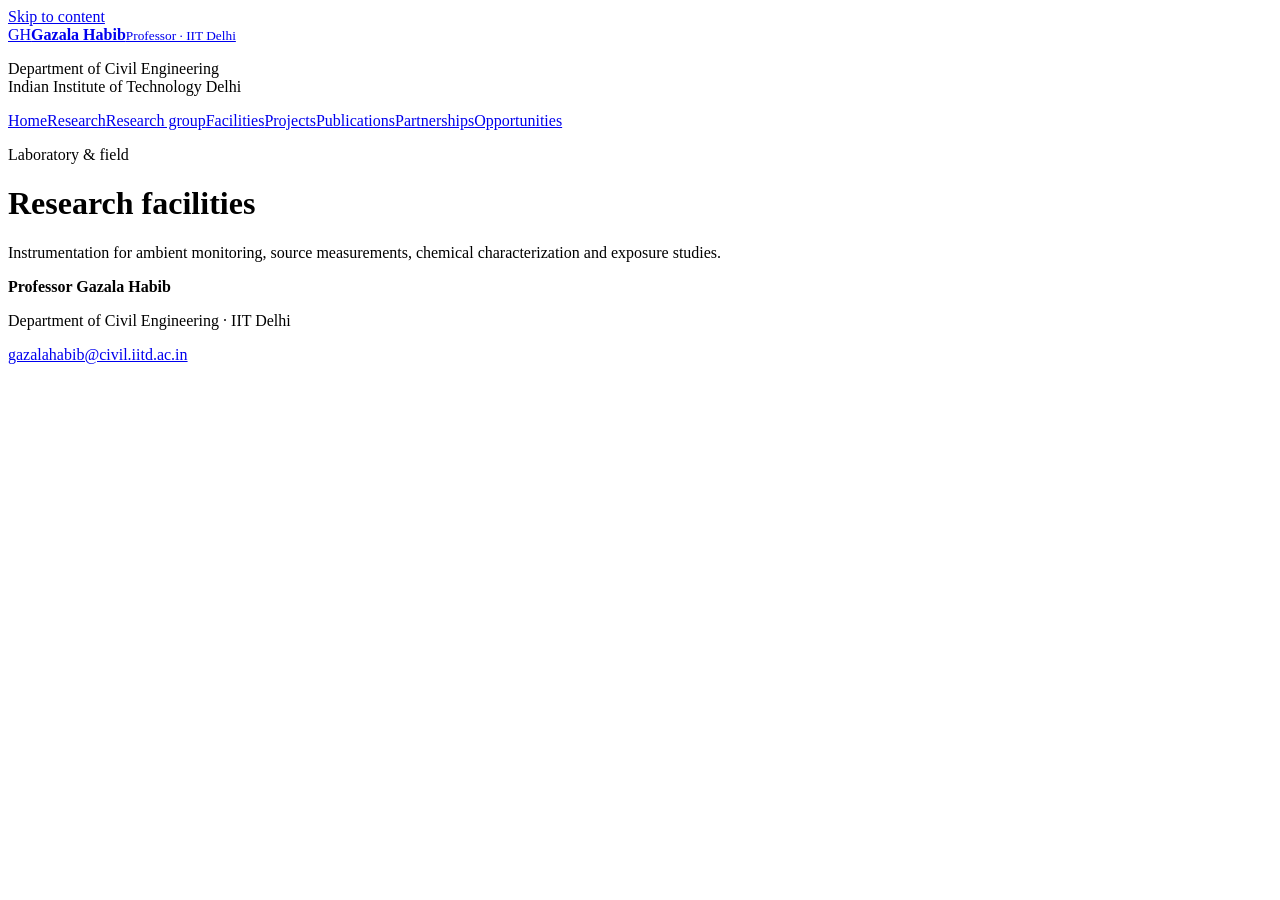
==== facilities.html @ dbd98998 "Add files via upload" ====
<!doctype html>
<html lang="en">
<head>
  <meta charset="utf-8">
  <meta name="viewport" content="width=device-width, initial-scale=1">
  <title>Research facilities | Gazala Habib · IIT Delhi</title>
  <meta name="description" content="Instrumentation for ambient monitoring, source measurements, chemical characterization and exposure studies.">
  <meta name="theme-color" content="#123f49">
  <link rel="icon" href="assets/favicon.svg" type="image/svg+xml">
  <link rel="stylesheet" href="assets/css/styles.css">
  <script defer src="data/site.js"></script>
  <script defer src="data/facilities.js"></script>
  <script defer src="assets/js/app.js"></script>
</head>
<body data-page="facilities">
  <a class="skip-link" href="#main">Skip to content</a>
  <header class="site-header">
    <div class="wrap masthead">
      <a class="brand" href="index.html" aria-label="Gazala Habib home"><span class="monogram" aria-hidden="true">GH</span><span><strong>Gazala Habib</strong><small>Professor · IIT Delhi</small></span></a>
      <p class="institution">Department of Civil Engineering<br>Indian Institute of Technology Delhi</p>
    </div>
    <div class="nav-strip"><nav class="wrap navigation" aria-label="Main navigation"><a href="index.html">Home</a><a href="research.html">Research</a><a href="group.html">Research group</a><a href="facilities.html" aria-current="page">Facilities</a><a href="projects.html">Projects</a><a href="publications.html">Publications</a><a href="partnerships.html">Partnerships</a><a href="opportunities.html">Opportunities</a></nav></div>
  </header>
  <main id="main" class="wrap" tabindex="-1">
    <div class="page-heading"><p class="eyebrow">Laboratory & field</p><h1>Research facilities</h1><p class="lead">Instrumentation for ambient monitoring, source measurements, chemical characterization and exposure studies.</p></div>
    <div id="page-content"></div>
    <noscript><p class="notice">JavaScript is required to display the publication and research data in this static website. Please enable it, or visit <a href="https://web.iitd.ac.in/~gazala/">Professor Habib’s official faculty profile</a>.</p></noscript>
  </main>
  <footer class="site-footer"><div class="wrap footer-inner"><div><strong>Professor Gazala Habib</strong><p>Department of Civil Engineering · IIT Delhi</p></div><a href="mailto:gazalahabib@civil.iitd.ac.in">gazalahabib@civil.iitd.ac.in</a></div></footer>
</body>
</html>
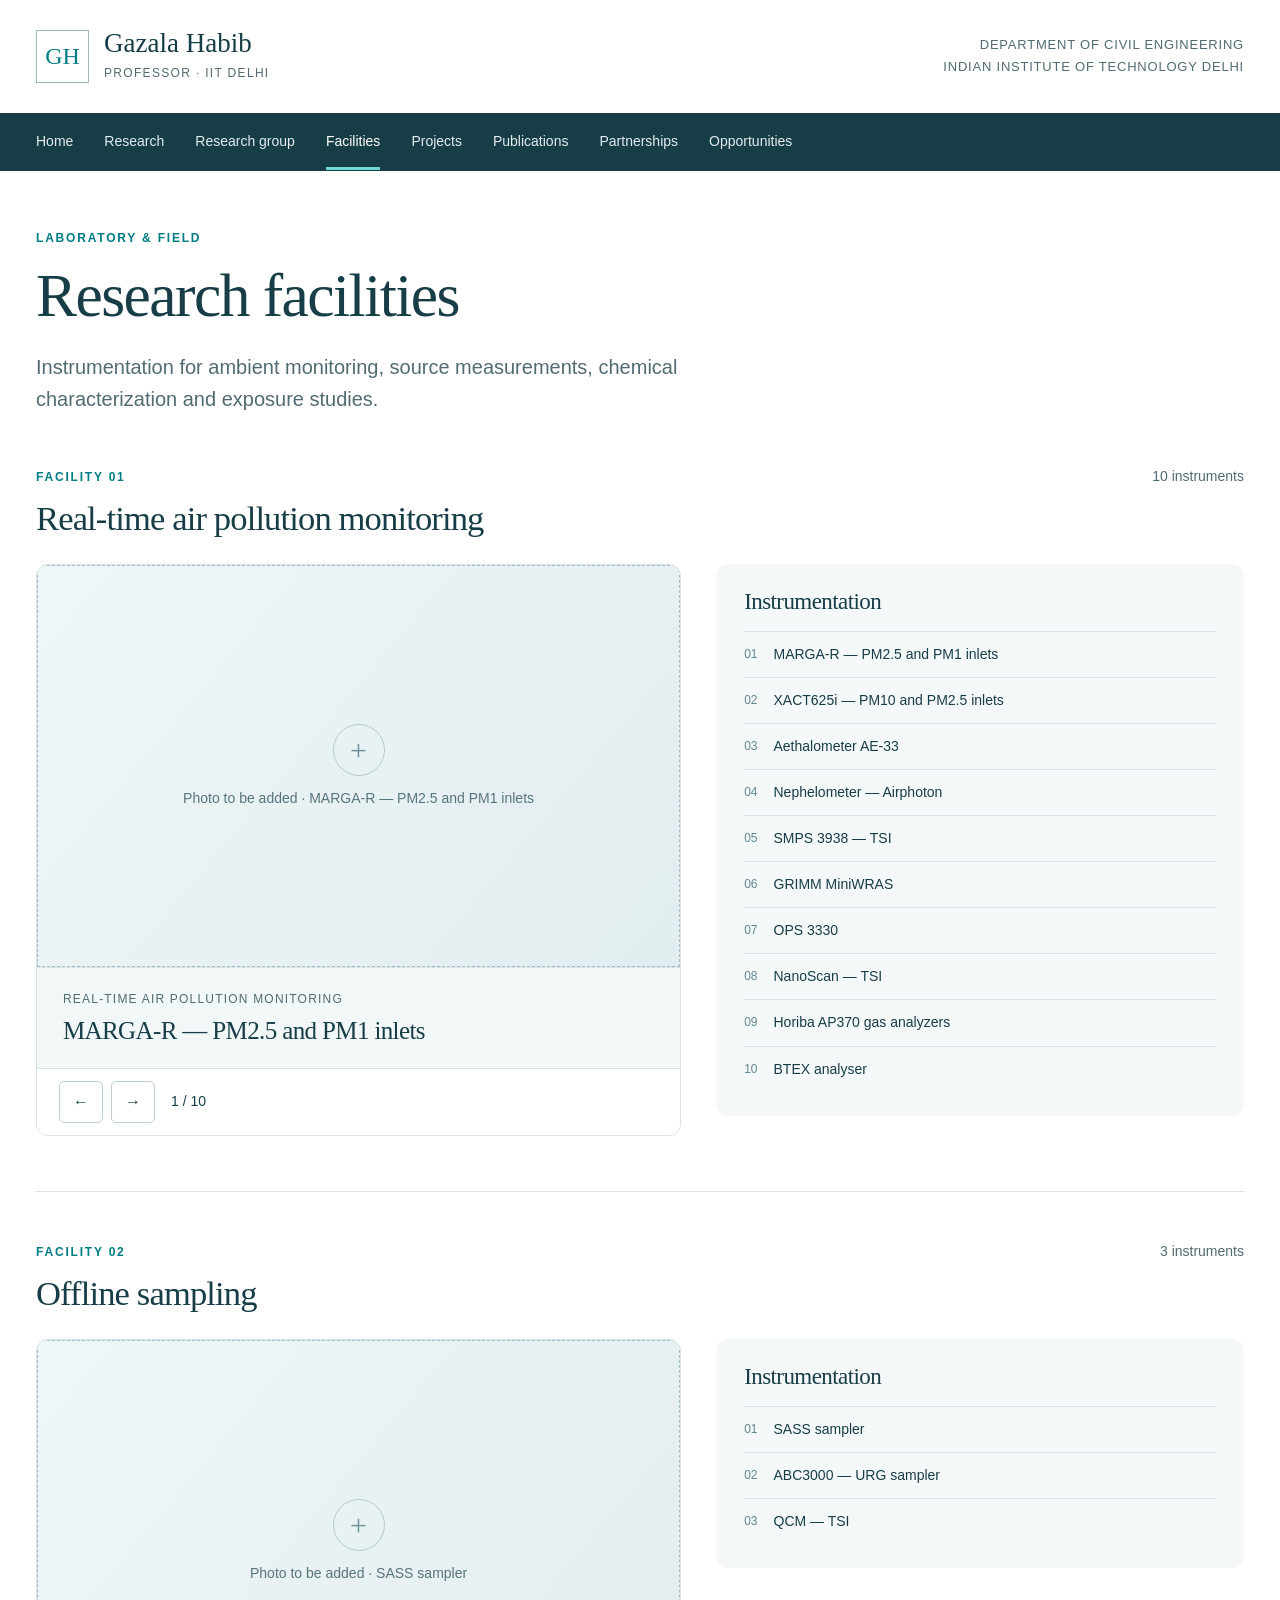
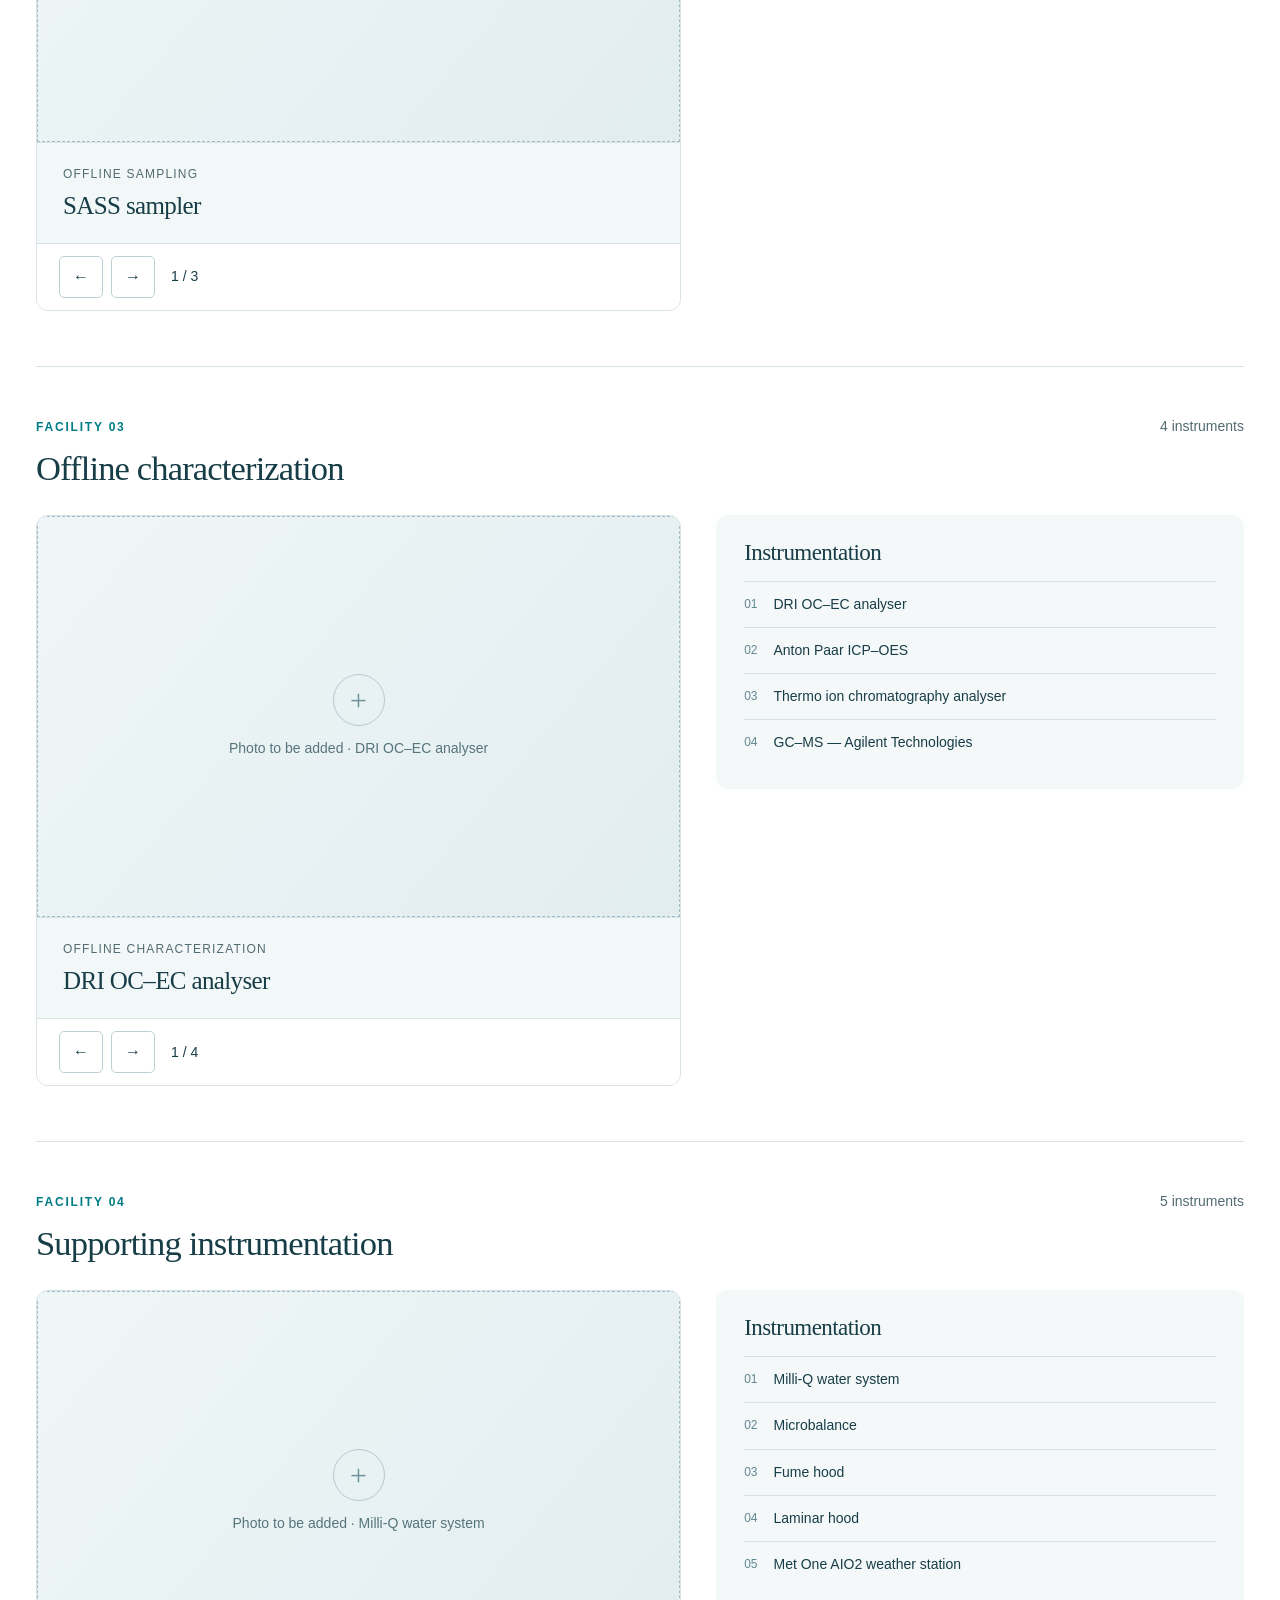
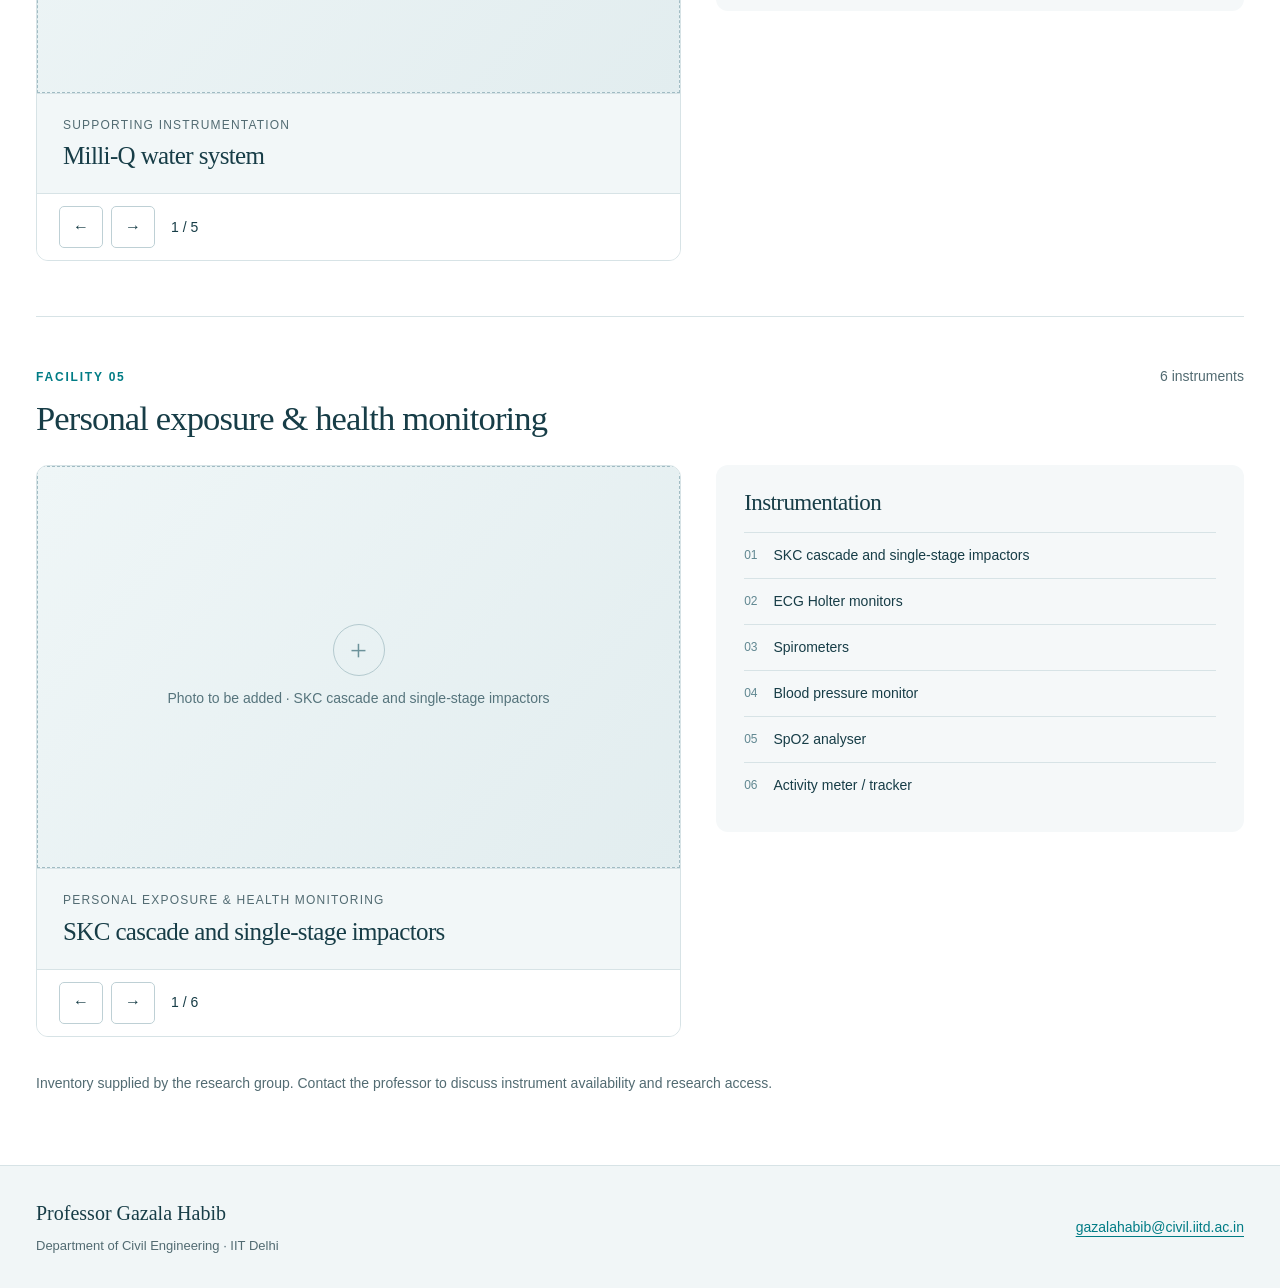
==== commit 269adca7: "Restore website assets and research data; include complete static content on all eight pages" ====
--- a/facilities.html
+++ b/facilities.html
@@ -23,8 +23,25 @@
   </header>
   <main id="main" class="wrap" tabindex="-1">
     <div class="page-heading"><p class="eyebrow">Laboratory & field</p><h1>Research facilities</h1><p class="lead">Instrumentation for ambient monitoring, source measurements, chemical characterization and exposure studies.</p></div>
-    <div id="page-content"></div>
-    <noscript><p class="notice">JavaScript is required to display the publication and research data in this static website. Please enable it, or visit <a href="https://web.iitd.ac.in/~gazala/">Professor Habib’s official faculty profile</a>.</p></noscript>
+    <!-- CONTENT START -->
+<div id="page-content"><section class="facility-section"><div class="section-line"><div><p class="eyebrow">Facility 01</p><h2>Real-time air pollution monitoring</h2></div><span class="section-count">10 instruments</span></div><div class="facility-layout"><section class="gallery instrument-gallery" data-gallery data-autoplay="false" aria-label="Real-time air pollution monitoring" aria-roledescription="carousel">
+      <div class="gallery-stage" id="gallery-0"><figure class="slide" data-slide ><div class="media "><div class="photo-placeholder"><span class="placeholder-mark" aria-hidden="true">+</span><span>Photo to be added · MARGA-R — PM2.5 and PM1 inlets</span></div></div><figcaption><span class="slide-kicker">Real-time air pollution monitoring</span><h3>MARGA-R — PM2.5 and PM1 inlets</h3></figcaption></figure><figure class="slide" data-slide hidden><div class="media "><div class="photo-placeholder"><span class="placeholder-mark" aria-hidden="true">+</span><span>Photo to be added · XACT625i — PM10 and PM2.5 inlets</span></div></div><figcaption><span class="slide-kicker">Real-time air pollution monitoring</span><h3>XACT625i — PM10 and PM2.5 inlets</h3></figcaption></figure><figure class="slide" data-slide hidden><div class="media "><div class="photo-placeholder"><span class="placeholder-mark" aria-hidden="true">+</span><span>Photo to be added · Aethalometer AE-33</span></div></div><figcaption><span class="slide-kicker">Real-time air pollution monitoring</span><h3>Aethalometer AE-33</h3></figcaption></figure><figure class="slide" data-slide hidden><div class="media "><div class="photo-placeholder"><span class="placeholder-mark" aria-hidden="true">+</span><span>Photo to be added · Nephelometer — Airphoton</span></div></div><figcaption><span class="slide-kicker">Real-time air pollution monitoring</span><h3>Nephelometer — Airphoton</h3></figcaption></figure><figure class="slide" data-slide hidden><div class="media "><div class="photo-placeholder"><span class="placeholder-mark" aria-hidden="true">+</span><span>Photo to be added · SMPS 3938 — TSI</span></div></div><figcaption><span class="slide-kicker">Real-time air pollution monitoring</span><h3>SMPS 3938 — TSI</h3></figcaption></figure><figure class="slide" data-slide hidden><div class="media "><div class="photo-placeholder"><span class="placeholder-mark" aria-hidden="true">+</span><span>Photo to be added · GRIMM MiniWRAS</span></div></div><figcaption><span class="slide-kicker">Real-time air pollution monitoring</span><h3>GRIMM MiniWRAS</h3></figcaption></figure><figure class="slide" data-slide hidden><div class="media "><div class="photo-placeholder"><span class="placeholder-mark" aria-hidden="true">+</span><span>Photo to be added · OPS 3330</span></div></div><figcaption><span class="slide-kicker">Real-time air pollution monitoring</span><h3>OPS 3330</h3></figcaption></figure><figure class="slide" data-slide hidden><div class="media "><div class="photo-placeholder"><span class="placeholder-mark" aria-hidden="true">+</span><span>Photo to be added · NanoScan — TSI</span></div></div><figcaption><span class="slide-kicker">Real-time air pollution monitoring</span><h3>NanoScan — TSI</h3></figcaption></figure><figure class="slide" data-slide hidden><div class="media "><div class="photo-placeholder"><span class="placeholder-mark" aria-hidden="true">+</span><span>Photo to be added · Horiba AP370 gas analyzers</span></div></div><figcaption><span class="slide-kicker">Real-time air pollution monitoring</span><h3>Horiba AP370 gas analyzers</h3></figcaption></figure><figure class="slide" data-slide hidden><div class="media "><div class="photo-placeholder"><span class="placeholder-mark" aria-hidden="true">+</span><span>Photo to be added · BTEX analyser</span></div></div><figcaption><span class="slide-kicker">Real-time air pollution monitoring</span><h3>BTEX analyser</h3></figcaption></figure></div>
+      <div class="gallery-controls"><div class="gallery-buttons"><button type="button" data-prev aria-label="Previous photograph" aria-controls="gallery-0">←</button><button type="button" data-next aria-label="Next photograph" aria-controls="gallery-0">→</button></div><span class="gallery-count" data-count aria-live="off">1 / 10</span></div>
+    </section><div class="instrument-directory"><h3>Instrumentation</h3><ul><li><span class="instrument-index">01</span><span>MARGA-R — PM2.5 and PM1 inlets</span></li><li><span class="instrument-index">02</span><span>XACT625i — PM10 and PM2.5 inlets</span></li><li><span class="instrument-index">03</span><span>Aethalometer AE-33</span></li><li><span class="instrument-index">04</span><span>Nephelometer — Airphoton</span></li><li><span class="instrument-index">05</span><span>SMPS 3938 — TSI</span></li><li><span class="instrument-index">06</span><span>GRIMM MiniWRAS</span></li><li><span class="instrument-index">07</span><span>OPS 3330</span></li><li><span class="instrument-index">08</span><span>NanoScan — TSI</span></li><li><span class="instrument-index">09</span><span>Horiba AP370 gas analyzers</span></li><li><span class="instrument-index">10</span><span>BTEX analyser</span></li></ul></div></div></section><section class="facility-section"><div class="section-line"><div><p class="eyebrow">Facility 02</p><h2>Offline sampling</h2></div><span class="section-count">3 instruments</span></div><div class="facility-layout"><section class="gallery instrument-gallery" data-gallery data-autoplay="false" aria-label="Offline sampling" aria-roledescription="carousel">
+      <div class="gallery-stage" id="gallery-1"><figure class="slide" data-slide ><div class="media "><div class="photo-placeholder"><span class="placeholder-mark" aria-hidden="true">+</span><span>Photo to be added · SASS sampler</span></div></div><figcaption><span class="slide-kicker">Offline sampling</span><h3>SASS sampler</h3></figcaption></figure><figure class="slide" data-slide hidden><div class="media "><div class="photo-placeholder"><span class="placeholder-mark" aria-hidden="true">+</span><span>Photo to be added · ABC3000 — URG sampler</span></div></div><figcaption><span class="slide-kicker">Offline sampling</span><h3>ABC3000 — URG sampler</h3></figcaption></figure><figure class="slide" data-slide hidden><div class="media "><div class="photo-placeholder"><span class="placeholder-mark" aria-hidden="true">+</span><span>Photo to be added · QCM — TSI</span></div></div><figcaption><span class="slide-kicker">Offline sampling</span><h3>QCM — TSI</h3></figcaption></figure></div>
+      <div class="gallery-controls"><div class="gallery-buttons"><button type="button" data-prev aria-label="Previous photograph" aria-controls="gallery-1">←</button><button type="button" data-next aria-label="Next photograph" aria-controls="gallery-1">→</button></div><span class="gallery-count" data-count aria-live="off">1 / 3</span></div>
+    </section><div class="instrument-directory"><h3>Instrumentation</h3><ul><li><span class="instrument-index">01</span><span>SASS sampler</span></li><li><span class="instrument-index">02</span><span>ABC3000 — URG sampler</span></li><li><span class="instrument-index">03</span><span>QCM — TSI</span></li></ul></div></div></section><section class="facility-section"><div class="section-line"><div><p class="eyebrow">Facility 03</p><h2>Offline characterization</h2></div><span class="section-count">4 instruments</span></div><div class="facility-layout"><section class="gallery instrument-gallery" data-gallery data-autoplay="false" aria-label="Offline characterization" aria-roledescription="carousel">
+      <div class="gallery-stage" id="gallery-2"><figure class="slide" data-slide ><div class="media "><div class="photo-placeholder"><span class="placeholder-mark" aria-hidden="true">+</span><span>Photo to be added · DRI OC–EC analyser</span></div></div><figcaption><span class="slide-kicker">Offline characterization</span><h3>DRI OC–EC analyser</h3></figcaption></figure><figure class="slide" data-slide hidden><div class="media "><div class="photo-placeholder"><span class="placeholder-mark" aria-hidden="true">+</span><span>Photo to be added · Anton Paar ICP–OES</span></div></div><figcaption><span class="slide-kicker">Offline characterization</span><h3>Anton Paar ICP–OES</h3></figcaption></figure><figure class="slide" data-slide hidden><div class="media "><div class="photo-placeholder"><span class="placeholder-mark" aria-hidden="true">+</span><span>Photo to be added · Thermo ion chromatography analyser</span></div></div><figcaption><span class="slide-kicker">Offline characterization</span><h3>Thermo ion chromatography analyser</h3></figcaption></figure><figure class="slide" data-slide hidden><div class="media "><div class="photo-placeholder"><span class="placeholder-mark" aria-hidden="true">+</span><span>Photo to be added · GC–MS — Agilent Technologies</span></div></div><figcaption><span class="slide-kicker">Offline characterization</span><h3>GC–MS — Agilent Technologies</h3></figcaption></figure></div>
+      <div class="gallery-controls"><div class="gallery-buttons"><button type="button" data-prev aria-label="Previous photograph" aria-controls="gallery-2">←</button><button type="button" data-next aria-label="Next photograph" aria-controls="gallery-2">→</button></div><span class="gallery-count" data-count aria-live="off">1 / 4</span></div>
+    </section><div class="instrument-directory"><h3>Instrumentation</h3><ul><li><span class="instrument-index">01</span><span>DRI OC–EC analyser</span></li><li><span class="instrument-index">02</span><span>Anton Paar ICP–OES</span></li><li><span class="instrument-index">03</span><span>Thermo ion chromatography analyser</span></li><li><span class="instrument-index">04</span><span>GC–MS — Agilent Technologies</span></li></ul></div></div></section><section class="facility-section"><div class="section-line"><div><p class="eyebrow">Facility 04</p><h2>Supporting instrumentation</h2></div><span class="section-count">5 instruments</span></div><div class="facility-layout"><section class="gallery instrument-gallery" data-gallery data-autoplay="false" aria-label="Supporting instrumentation" aria-roledescription="carousel">
+      <div class="gallery-stage" id="gallery-3"><figure class="slide" data-slide ><div class="media "><div class="photo-placeholder"><span class="placeholder-mark" aria-hidden="true">+</span><span>Photo to be added · Milli-Q water system</span></div></div><figcaption><span class="slide-kicker">Supporting instrumentation</span><h3>Milli-Q water system</h3></figcaption></figure><figure class="slide" data-slide hidden><div class="media "><div class="photo-placeholder"><span class="placeholder-mark" aria-hidden="true">+</span><span>Photo to be added · Microbalance</span></div></div><figcaption><span class="slide-kicker">Supporting instrumentation</span><h3>Microbalance</h3></figcaption></figure><figure class="slide" data-slide hidden><div class="media "><div class="photo-placeholder"><span class="placeholder-mark" aria-hidden="true">+</span><span>Photo to be added · Fume hood</span></div></div><figcaption><span class="slide-kicker">Supporting instrumentation</span><h3>Fume hood</h3></figcaption></figure><figure class="slide" data-slide hidden><div class="media "><div class="photo-placeholder"><span class="placeholder-mark" aria-hidden="true">+</span><span>Photo to be added · Laminar hood</span></div></div><figcaption><span class="slide-kicker">Supporting instrumentation</span><h3>Laminar hood</h3></figcaption></figure><figure class="slide" data-slide hidden><div class="media "><div class="photo-placeholder"><span class="placeholder-mark" aria-hidden="true">+</span><span>Photo to be added · Met One AIO2 weather station</span></div></div><figcaption><span class="slide-kicker">Supporting instrumentation</span><h3>Met One AIO2 weather station</h3></figcaption></figure></div>
+      <div class="gallery-controls"><div class="gallery-buttons"><button type="button" data-prev aria-label="Previous photograph" aria-controls="gallery-3">←</button><button type="button" data-next aria-label="Next photograph" aria-controls="gallery-3">→</button></div><span class="gallery-count" data-count aria-live="off">1 / 5</span></div>
+    </section><div class="instrument-directory"><h3>Instrumentation</h3><ul><li><span class="instrument-index">01</span><span>Milli-Q water system</span></li><li><span class="instrument-index">02</span><span>Microbalance</span></li><li><span class="instrument-index">03</span><span>Fume hood</span></li><li><span class="instrument-index">04</span><span>Laminar hood</span></li><li><span class="instrument-index">05</span><span>Met One AIO2 weather station</span></li></ul></div></div></section><section class="facility-section"><div class="section-line"><div><p class="eyebrow">Facility 05</p><h2>Personal exposure &amp; health monitoring</h2></div><span class="section-count">6 instruments</span></div><div class="facility-layout"><section class="gallery instrument-gallery" data-gallery data-autoplay="false" aria-label="Personal exposure &amp; health monitoring" aria-roledescription="carousel">
+      <div class="gallery-stage" id="gallery-4"><figure class="slide" data-slide ><div class="media "><div class="photo-placeholder"><span class="placeholder-mark" aria-hidden="true">+</span><span>Photo to be added · SKC cascade and single-stage impactors</span></div></div><figcaption><span class="slide-kicker">Personal exposure &amp; health monitoring</span><h3>SKC cascade and single-stage impactors</h3></figcaption></figure><figure class="slide" data-slide hidden><div class="media "><div class="photo-placeholder"><span class="placeholder-mark" aria-hidden="true">+</span><span>Photo to be added · ECG Holter monitors</span></div></div><figcaption><span class="slide-kicker">Personal exposure &amp; health monitoring</span><h3>ECG Holter monitors</h3></figcaption></figure><figure class="slide" data-slide hidden><div class="media "><div class="photo-placeholder"><span class="placeholder-mark" aria-hidden="true">+</span><span>Photo to be added · Spirometers</span></div></div><figcaption><span class="slide-kicker">Personal exposure &amp; health monitoring</span><h3>Spirometers</h3></figcaption></figure><figure class="slide" data-slide hidden><div class="media "><div class="photo-placeholder"><span class="placeholder-mark" aria-hidden="true">+</span><span>Photo to be added · Blood pressure monitor</span></div></div><figcaption><span class="slide-kicker">Personal exposure &amp; health monitoring</span><h3>Blood pressure monitor</h3></figcaption></figure><figure class="slide" data-slide hidden><div class="media "><div class="photo-placeholder"><span class="placeholder-mark" aria-hidden="true">+</span><span>Photo to be added · SpO2 analyser</span></div></div><figcaption><span class="slide-kicker">Personal exposure &amp; health monitoring</span><h3>SpO2 analyser</h3></figcaption></figure><figure class="slide" data-slide hidden><div class="media "><div class="photo-placeholder"><span class="placeholder-mark" aria-hidden="true">+</span><span>Photo to be added · Activity meter / tracker</span></div></div><figcaption><span class="slide-kicker">Personal exposure &amp; health monitoring</span><h3>Activity meter / tracker</h3></figcaption></figure></div>
+      <div class="gallery-controls"><div class="gallery-buttons"><button type="button" data-prev aria-label="Previous photograph" aria-controls="gallery-4">←</button><button type="button" data-next aria-label="Next photograph" aria-controls="gallery-4">→</button></div><span class="gallery-count" data-count aria-live="off">1 / 6</span></div>
+    </section><div class="instrument-directory"><h3>Instrumentation</h3><ul><li><span class="instrument-index">01</span><span>SKC cascade and single-stage impactors</span></li><li><span class="instrument-index">02</span><span>ECG Holter monitors</span></li><li><span class="instrument-index">03</span><span>Spirometers</span></li><li><span class="instrument-index">04</span><span>Blood pressure monitor</span></li><li><span class="instrument-index">05</span><span>SpO2 analyser</span></li><li><span class="instrument-index">06</span><span>Activity meter / tracker</span></li></ul></div></div></section><p class="editorial-note">Inventory supplied by the research group. Contact the professor to discuss instrument availability and research access.</p></div>
+<!-- CONTENT END -->
+    
   </main>
   <footer class="site-footer"><div class="wrap footer-inner"><div><strong>Professor Gazala Habib</strong><p>Department of Civil Engineering · IIT Delhi</p></div><a href="mailto:gazalahabib@civil.iitd.ac.in">gazalahabib@civil.iitd.ac.in</a></div></footer>
 </body>
--- a/assets/css/styles.css
+++ b/assets/css/styles.css
@@ -0,0 +1,9 @@
+/* Shared appearance for all eight pages. No external fonts or dependencies. */
+:root{--ink:#173d47;--muted:#526b72;--teal:#007c85;--teal-light:#e7f3f3;--line:#d7e3e6;--paper:#fff;--wash:#f5f8f9;--radius:12px;--serif:Georgia,'Times New Roman',serif;--sans:Arial,Helvetica,sans-serif}
+*{box-sizing:border-box}html{scroll-behavior:smooth}body{margin:0;color:var(--ink);background:var(--paper);font:16px/1.65 var(--sans)}h1,h2,h3,p,figure{margin:0}h1,h2,h3{font-family:var(--serif);font-weight:400;letter-spacing:-.025em;line-height:1.2}h1{font-size:clamp(2.5rem,4.8vw,4rem)}h2{font-size:clamp(1.75rem,2.7vw,2.25rem)}h3{font-size:1.5rem}p+p{margin-top:1rem}a{color:var(--teal);text-underline-offset:4px}button{font:inherit;cursor:pointer}button,a{-webkit-tap-highlight-color:transparent}a:focus-visible,button:focus-visible{outline:3px solid #dd9b1b;outline-offset:5px}[hidden]{display:none!important}.wrap{width:min(1232px,calc(100% - 72px));margin-inline:auto}.skip-link{position:absolute;left:20px;top:-100px;padding:12px;background:var(--ink);color:white;z-index:20}.skip-link:focus{top:10px}.masthead{display:flex;align-items:center;justify-content:space-between;gap:24px;padding-block:27px}.brand{display:flex;align-items:center;gap:15px;text-decoration:none;color:var(--ink)}.monogram{display:grid;place-items:center;width:53px;height:53px;border:1px solid #9cb8bf;font:24px var(--serif);color:var(--teal)}.brand strong{display:block;font:27px/1.2 var(--serif)}.brand small{font-size:12px;text-transform:uppercase;letter-spacing:.11em;color:var(--muted)}.institution{font-size:13px;text-transform:uppercase;letter-spacing:.06em;text-align:right;color:var(--muted);line-height:1.7}.nav-strip{background:var(--ink);border-bottom:1px solid var(--ink)}.navigation{display:flex;align-items:stretch;gap:31px;overflow-x:auto;scrollbar-width:thin;scrollbar-color:#739ca5 var(--ink)}.navigation a{flex:none;color:#e3edf0;text-decoration:none;font-size:14px;padding:17px 0 14px;border-bottom:3px solid transparent}.navigation a[aria-current=page]{color:#fff;border-bottom-color:#6ed7d6}.navigation a:hover{color:#b2ecea}.page-heading{max-width:850px;padding:58px 0 42px}.eyebrow{font-size:12px;letter-spacing:.15em;line-height:1.5;text-transform:uppercase;font-weight:700;color:var(--teal);margin-bottom:12px}.page-heading h1{margin-bottom:18px}.lead{font-size:20px;color:var(--muted);line-height:1.6;max-width:780px}.media{position:relative;overflow:hidden;background:#e9f0f2;isolation:isolate;aspect-ratio:16/10}.media img{display:block;width:100%;height:100%;object-fit:cover}.photo-placeholder{display:flex;flex-direction:column;align-items:center;justify-content:center;gap:12px;text-align:center;padding:28px;height:100%;min-height:140px;border:1px dashed #a1bcc4;color:#56747c;background:linear-gradient(130deg,#eff6f7,#e2edef);font-size:14px;line-height:1.5}.placeholder-mark{display:grid;place-items:center;min-width:52px;min-height:52px;font:30px var(--serif);border:1px solid #b4cacf;border-radius:50%;color:#6c929a}.home-gallery{margin-top:30px}.gallery{border-radius:var(--radius);overflow:hidden;background:var(--wash);border:1px solid var(--line)}.gallery-stage{position:relative}.home-gallery .media{aspect-ratio:2.65/1;max-height:465px}.home-gallery .photo-placeholder{background:linear-gradient(115deg,#143c47,#24636e);color:#d5e8eb;border:none}.home-gallery .placeholder-mark{color:#cce9ec;border-color:#6f929a}.slide figcaption{padding:22px 26px;background:#f2f7f8;border-top:1px solid var(--line)}.slide-kicker{font-size:12px;letter-spacing:.1em;text-transform:uppercase;display:block;margin-bottom:6px;color:var(--muted)}.slide figcaption h3{font-size:25px}.slide figcaption p{font-size:15px;margin-top:10px}.slide figcaption small{display:block;margin-top:10px;color:var(--muted)}.gallery-controls{display:flex;align-items:center;gap:16px;padding:12px 22px;border-top:1px solid var(--line);background:white}.gallery-buttons{display:flex;gap:8px}.gallery-controls button{border:1px solid #bed0d5;background:white;color:var(--ink);min-height:42px;min-width:44px;padding:5px 12px;border-radius:5px}.gallery-controls button:hover{background:var(--teal-light)}.gallery-count{font-size:14px;margin-right:auto}.profile-section{padding:65px 0 25px;display:grid;grid-template-columns:285px minmax(0,1fr);gap:75px}.portrait{aspect-ratio:4/5;border-radius:5px}.profile-role{font-size:14px;color:var(--muted);line-height:1.7;margin-top:17px}.profile-text{padding-top:7px}.profile-text h1{margin-bottom:17px}.profile-text>.lead{margin-bottom:25px}.profile-text>p:not(.eyebrow):not(.lead){color:#405e67}.link-row{display:flex;align-items:center;flex-wrap:wrap;gap:22px;margin-top:28px}.text-link{font-size:14px;font-weight:600;line-height:1.65}.button{display:inline-flex;justify-content:center;align-items:center;min-height:45px;padding:10px 18px;border:1px solid var(--teal);border-radius:5px;background:var(--teal);color:white;text-decoration:none;font-size:14px;font-weight:600}.button:hover{background:#006570}.credit{font-size:12px;color:var(--muted);padding-top:12px}.credit a{font-size:12px;font-weight:400}.research-grid{display:grid;grid-template-columns:1fr 1fr;gap:32px}.research-card{border:1px solid var(--line);border-radius:var(--radius);overflow:hidden;background:#fff}.research-card .media{aspect-ratio:16/9}.research-body{padding:29px 30px 32px}.research-body h2{font-size:30px;margin-bottom:17px}.research-body>p:not(.eyebrow){color:var(--muted)}.tags{display:flex;flex-wrap:wrap;gap:8px;margin:24px 0;padding:0;list-style:none}.tags li{font-size:12px;padding:5px 9px;border-radius:3px;color:#2c6770;background:#edf5f6}.related-paper{border-top:1px solid var(--line);padding-top:20px}.small-label{display:block;text-transform:uppercase;font-size:11px;letter-spacing:.1em;color:var(--muted);margin-bottom:7px}.editorial-note{font-size:14px;line-height:1.7;color:var(--muted);margin-top:35px;max-width:920px}.section-line{display:flex;align-items:baseline;justify-content:space-between;gap:22px;margin:8px 0 25px}.section-count{flex:none;font-size:14px;color:var(--muted)}.people-section+.people-section{margin-top:65px}.people-grid{display:grid;grid-template-columns:repeat(4,minmax(0,1fr));gap:24px}.student-card{border:1px solid var(--line);border-radius:9px;overflow:hidden;background:white}.student-portrait{aspect-ratio:4/4.5}.student-portrait img{object-position:50% 20%!important}.student-info{padding:21px}.student-info h3{font-size:24px;margin-bottom:8px}.degree-date{font-size:13px;color:var(--teal);font-weight:600;padding-bottom:16px;border-bottom:1px solid var(--line)}dl{margin:18px 0 0}dt{font-size:11px;letter-spacing:.08em;text-transform:uppercase;font-weight:700;color:var(--muted);margin-bottom:5px}dd{margin:0;font-size:14px;line-height:1.6;overflow-wrap:anywhere}dl>div+div{margin-top:16px}.facility-section+.facility-section{margin-top:55px;padding-top:40px;border-top:1px solid var(--line)}.facility-layout{display:grid;grid-template-columns:minmax(0,1.1fr) minmax(0,.9fr);gap:35px;align-items:start}.instrument-gallery .media{aspect-ratio:16/10}.instrument-gallery .media img{object-fit:contain;background:#f5f8f9}.instrument-directory{padding:24px 28px;background:#f5f8f9;border-radius:var(--radius)}.instrument-directory h3{font-size:23px;margin-bottom:15px}.instrument-directory ul{list-style:none;padding:0;margin:0}.instrument-directory li{display:flex;gap:16px;padding:11px 0;border-top:1px solid var(--line);font-size:14px}.instrument-index{flex:none;color:#608791;font-size:12px;padding-top:2px}.projects-grid{display:grid;grid-template-columns:repeat(3,minmax(0,1fr));gap:25px}.project-card{border:1px solid var(--line);border-top:5px solid var(--tone);border-radius:10px;overflow:hidden}.tone-0{--tone:#007f89;--tone-wash:#e7f4f5}.tone-1{--tone:#5d55a1;--tone-wash:#f0eef8}.tone-2{--tone:#a26321;--tone-wash:#fff3e4}.tone-3{--tone:#235f9d;--tone-wash:#eaf2fc}.funder-header{display:flex;gap:14px;align-items:center;padding:20px;background:var(--tone-wash);border-bottom:1px solid var(--line)}.funder-header p{font-size:13px;line-height:1.5}.logo-slot{flex:none;display:flex;align-items:center;justify-content:center;min-height:61px;width:86px;background:white;border:1px solid var(--line);border-radius:5px;padding:9px;color:var(--tone,var(--teal));text-align:center;font-size:12px;font-weight:700;overflow-wrap:anywhere}.logo-slot img{max-width:100%;max-height:65px;object-fit:contain}.project-body{padding:24px}.status-label{font-size:11px;letter-spacing:.06em;text-transform:uppercase;color:var(--tone);display:inline-block;margin-bottom:15px}.project-body h2{font-size:25px;line-height:1.3}.project-body>p{font-size:14px;color:var(--muted);margin-top:14px}.project-amount{font:31px var(--serif);color:var(--tone);padding:23px 0 19px;border-bottom:1px solid var(--line)}.project-details{display:grid;grid-template-columns:1fr 1fr;gap:17px 20px}.project-details>div{margin:0}.project-details .full{grid-column:1/-1}.publication-intro{font-size:14px;max-width:900px;color:var(--muted)}.publication-intro .link-row{margin-top:18px}.year-links{display:flex;flex-wrap:wrap;gap:10px;margin:30px 0 45px}.year-links a{padding:6px 12px;background:var(--teal-light);border-radius:4px;text-decoration:none;font-size:14px}.publication-year{display:grid;grid-template-columns:100px minmax(0,1fr);gap:28px;padding-top:20px;scroll-margin-top:25px}.publication-year>h2{padding-top:22px;color:var(--teal)}.publication-year ol{list-style:none;margin:0;padding:0;counter-reset:paper}.publication-year li{counter-increment:paper;position:relative;padding-left:35px}.publication-year li:before{content:counter(paper,decimal-leading-zero);position:absolute;top:28px;left:0;font:14px var(--serif);color:#729097}.publication{padding:25px 0;border-top:1px solid var(--line)}.publication h3{font-size:23px;line-height:1.35;margin-bottom:13px}.publication-title{color:var(--ink);text-decoration:none}.publication-title:hover{text-decoration:underline}.publication .eyebrow{font-size:10px;margin-bottom:8px}.authors,.journal{font-size:14px;color:var(--muted);line-height:1.65}.journal{font-style:italic;margin-top:9px}.doi{font-size:13px;display:inline-block;margin-top:8px;overflow-wrap:anywhere}.partners-grid{display:grid;grid-template-columns:repeat(3,minmax(0,1fr));gap:25px}.partner-card{padding:30px;border:1px solid var(--line);border-top:5px solid var(--tone);border-radius:10px;background:linear-gradient(var(--tone-wash),white 200px)}.partner-card .logo-slot{width:140px;height:95px;margin-bottom:30px;font-size:18px}.partner-card .eyebrow{font-size:11px;color:var(--tone)}.partner-card h2{font-size:28px;margin-bottom:19px}.partner-card>p:not(.eyebrow){color:var(--muted);font-size:15px;margin-bottom:23px}.support-section{margin-top:45px;padding:30px 0;border-top:1px solid var(--line);max-width:850px}.support-section h2{margin-bottom:18px}.support-section p{color:var(--muted);margin-bottom:20px}.opportunity-grid{display:grid;grid-template-columns:1fr 1fr;gap:30px}.opportunity-panel{padding:32px;border:1px solid var(--line);border-radius:var(--radius);background:var(--wash)}.opportunity-panel h2{margin-bottom:22px}.opportunity-panel p{color:var(--muted)}.opportunity-panel .button{margin-top:24px}.notice{padding:20px 24px;border-left:3px solid var(--teal);background:var(--teal-light);color:#355e67;margin-top:28px;font-size:14px}.site-footer{margin-top:70px;background:#f1f6f7;border-top:1px solid var(--line);padding:31px 0}.footer-inner{display:flex;justify-content:space-between;gap:25px;align-items:center;font-size:14px}.footer-inner strong{font-family:var(--serif);font-size:20px;font-weight:400}.footer-inner p{font-size:13px;color:var(--muted);margin-top:5px}.footer-inner>a{font-size:14px;overflow-wrap:anywhere}
+@media(min-width:1450px){.wrap{max-width:1300px}}
+@media(max-width:1050px){.navigation{gap:23px}.people-grid{grid-template-columns:repeat(3,minmax(0,1fr))}.projects-grid{grid-template-columns:repeat(2,minmax(0,1fr))}.profile-section{gap:40px;grid-template-columns:245px minmax(0,1fr)}.partners-grid{grid-template-columns:1fr 1fr}.facility-layout{gap:24px}}
+@media(max-width:760px){.wrap{width:calc(100% - 36px)}.institution{display:none}.masthead{padding:21px 0}.brand strong{font-size:25px}.navigation{gap:24px}.navigation a{padding-top:15px;font-size:14px}.page-heading{padding:37px 0 30px}.lead{font-size:18px}.home-gallery{margin-top:20px}.home-gallery .media{aspect-ratio:1.7}.profile-section{grid-template-columns:185px minmax(0,1fr);gap:26px;padding-top:38px}.profile-text h1{font-size:37px}.research-grid,.facility-layout,.opportunity-grid{grid-template-columns:1fr}.research-grid{gap:28px}.people-grid{grid-template-columns:repeat(2,minmax(0,1fr));gap:18px}.projects-grid,.partners-grid{gap:20px}.funder-header{flex-direction:column;align-items:flex-start}.project-body{padding:21px}.footer-inner{align-items:flex-start;flex-direction:column}.publication-year{grid-template-columns:65px minmax(0,1fr);gap:10px}.publication h3{font-size:21px}.facility-section+.facility-section{margin-top:35px;padding-top:30px}.section-line{align-items:flex-start}.section-count{font-size:12px}.instrument-directory{padding:24px}.gallery-controls{padding:12px 16px}}
+@media(max-width:500px){.profile-section{grid-template-columns:1fr}.profile-aside{display:grid;grid-template-columns:165px 1fr;gap:18px;align-items:end}.profile-role{margin:0;font-size:13px}.profile-text h1{font-size:40px}.home-gallery .media{aspect-ratio:1.3}.slide figcaption{padding:18px}.slide figcaption h3{font-size:22px}.people-grid,.projects-grid,.partners-grid{grid-template-columns:1fr}.student-card{max-width:360px;width:100%;margin-inline:auto}.student-portrait{aspect-ratio:1/1}.student-info{padding:24px}.student-info h3{font-size:28px}.funder-header{flex-direction:row;align-items:center}.project-body h2{font-size:27px}.research-body{padding:25px}.publication-year{grid-template-columns:1fr;gap:16px}.publication-year>h2{font-size:32px}.publication-year li{padding-left:27px}.section-line{flex-wrap:wrap;gap:10px}.section-count{font-size:14px}.opportunity-panel{padding:25px}.brand small{font-size:11px}.link-row{gap:18px}.partners-grid .logo-slot{width:135px}}
+@media(prefers-reduced-motion:reduce){html{scroll-behavior:auto}*{animation:none!important;transition:none!important}}
+@media print{.navigation,.gallery-controls,.skip-link{display:none}.wrap{width:100%}.site-footer{background:white}.people-grid,.projects-grid{grid-template-columns:1fr 1fr}.research-card,.student-card,.project-card,.publication{break-inside:avoid}}
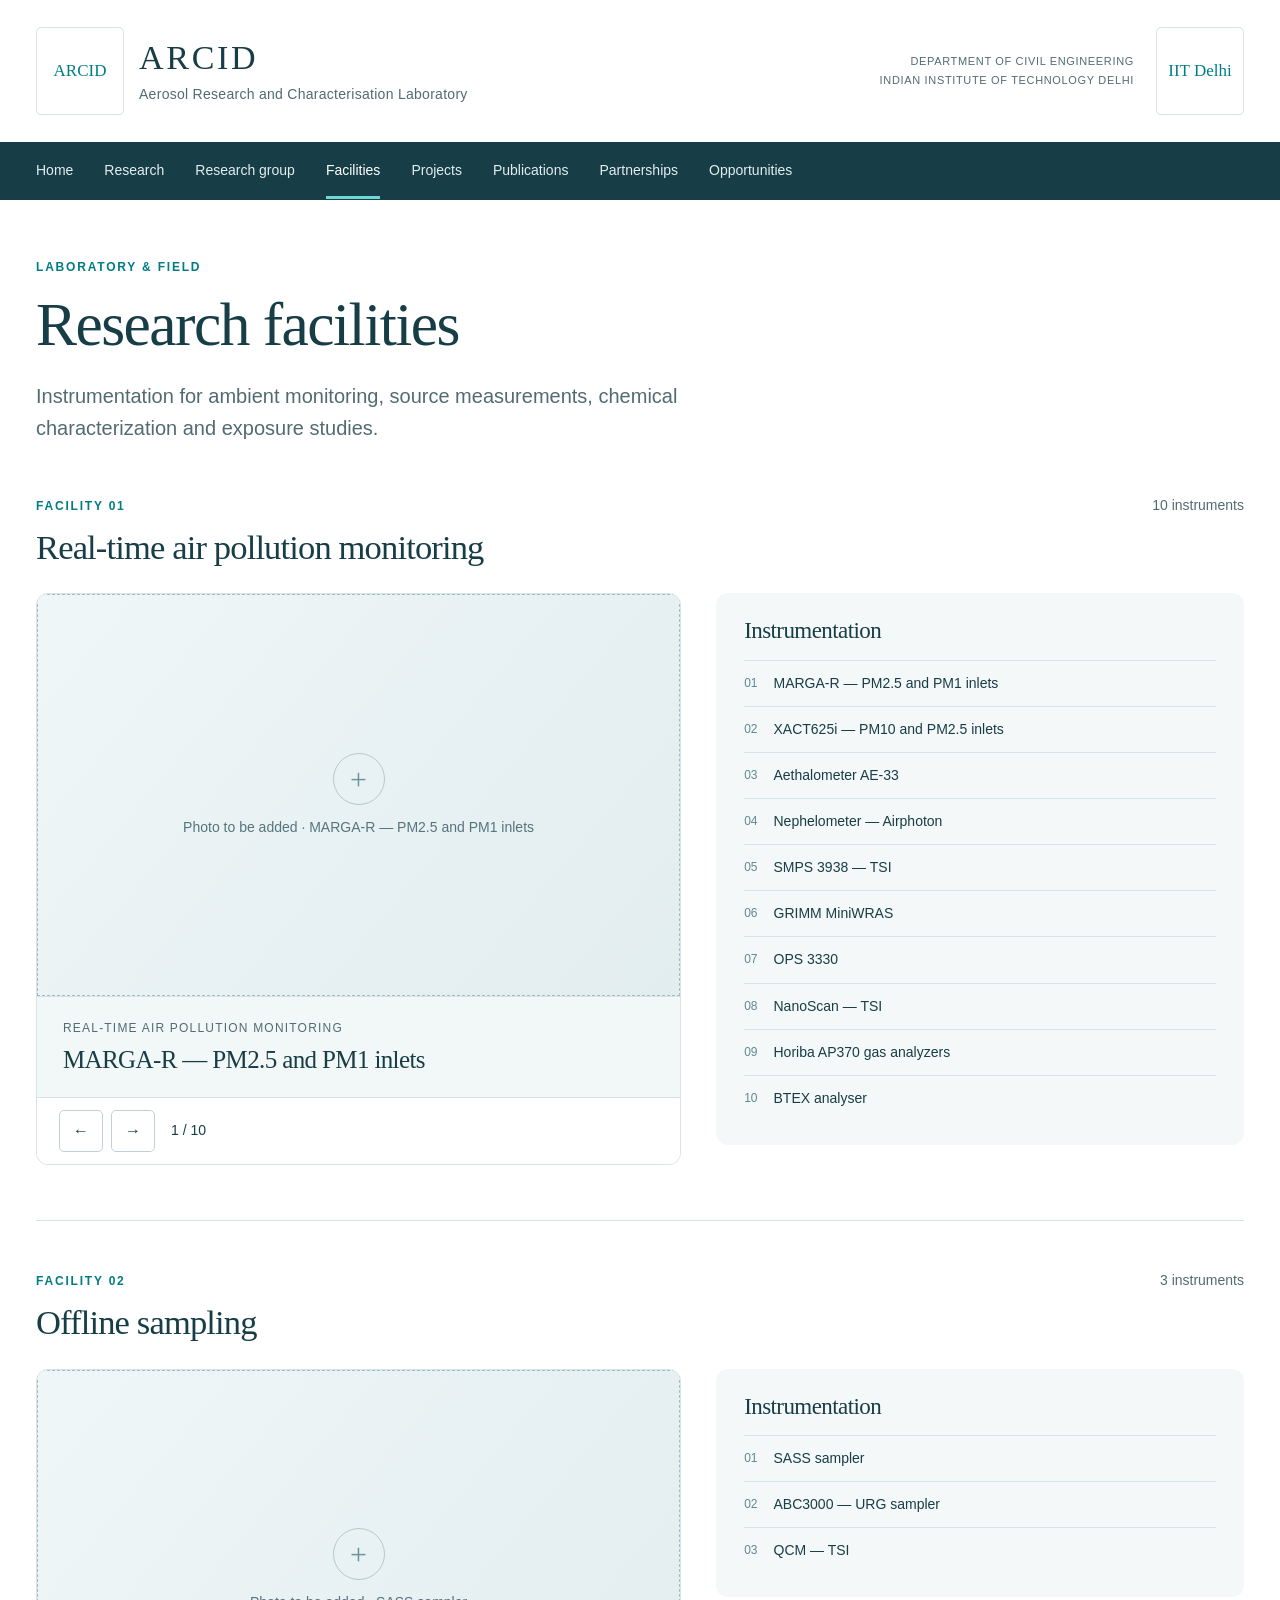
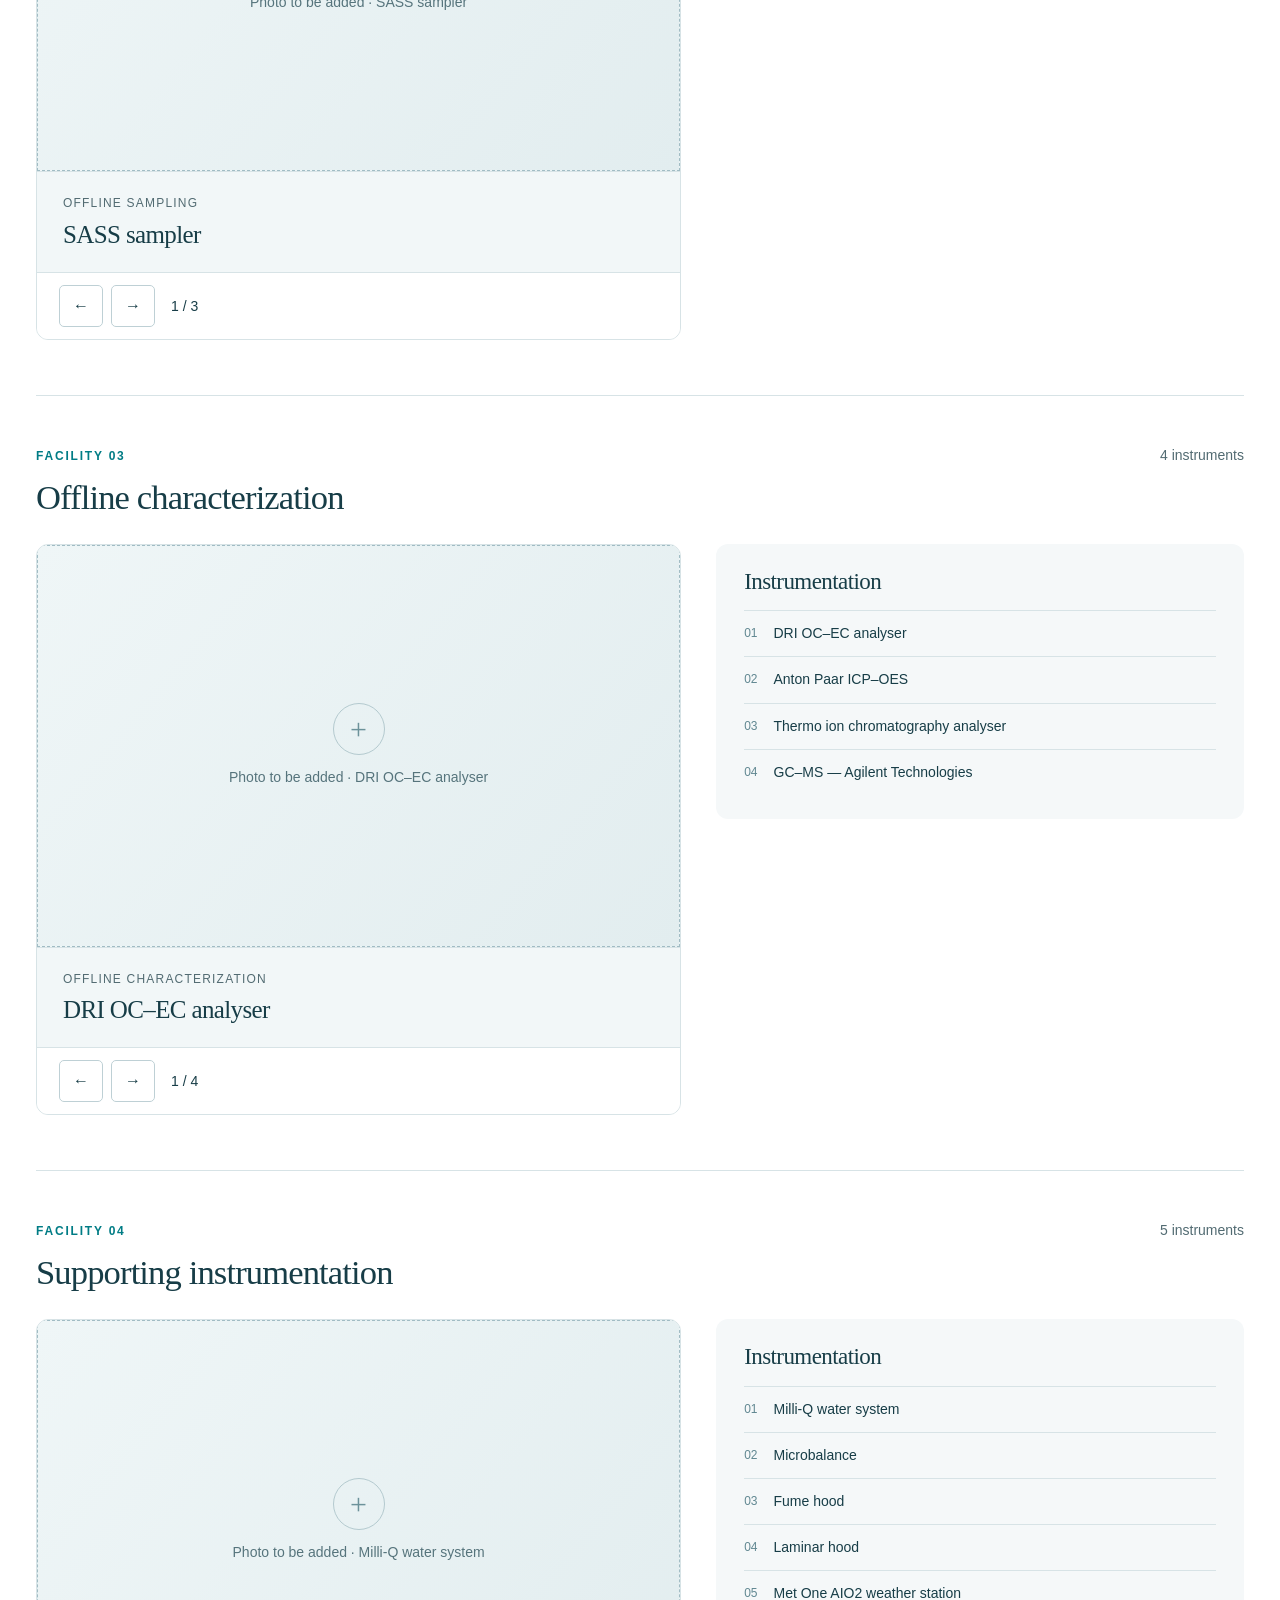
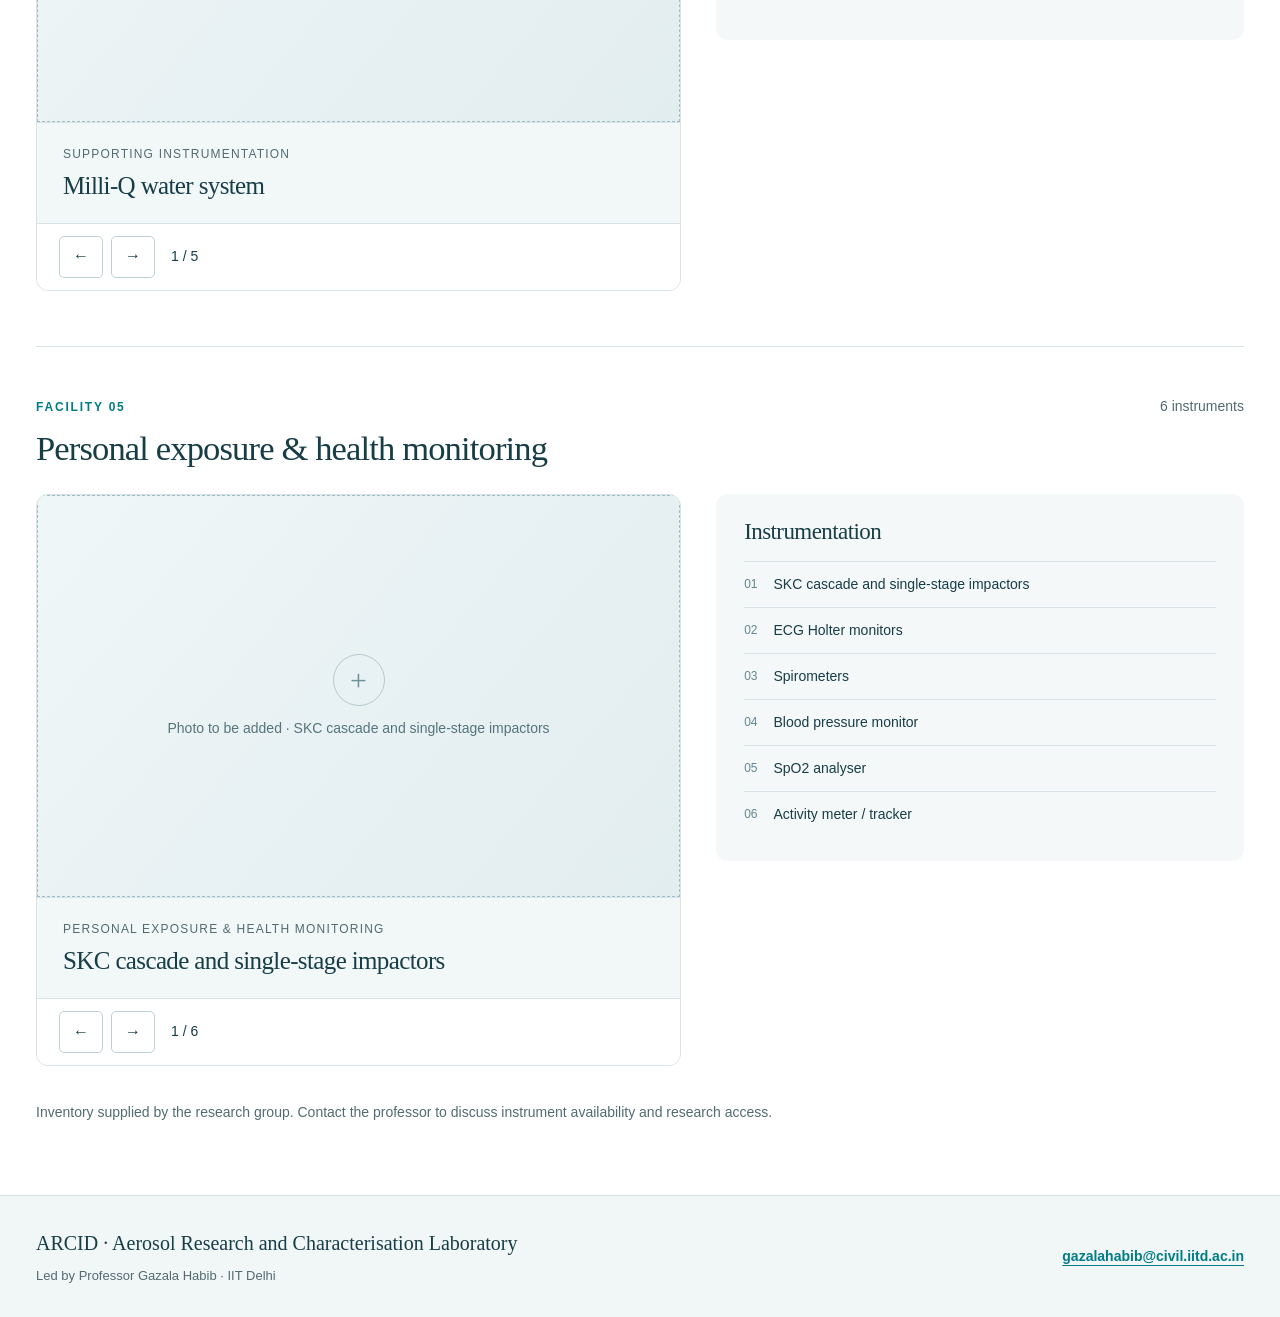
==== commit 533c6395: "Brand the website as ARCID, add shared logo settings and simplify researcher cards" ====
--- a/facilities.html
+++ b/facilities.html
@@ -3,7 +3,7 @@
 <head>
   <meta charset="utf-8">
   <meta name="viewport" content="width=device-width, initial-scale=1">
-  <title>Research facilities | Gazala Habib · IIT Delhi</title>
+  <title>Research facilities | ARCID · IIT Delhi</title>
   <meta name="description" content="Instrumentation for ambient monitoring, source measurements, chemical characterization and exposure studies.">
   <meta name="theme-color" content="#123f49">
   <link rel="icon" href="assets/favicon.svg" type="image/svg+xml">
@@ -14,13 +14,7 @@
 </head>
 <body data-page="facilities">
   <a class="skip-link" href="#main">Skip to content</a>
-  <header class="site-header">
-    <div class="wrap masthead">
-      <a class="brand" href="index.html" aria-label="Gazala Habib home"><span class="monogram" aria-hidden="true">GH</span><span><strong>Gazala Habib</strong><small>Professor · IIT Delhi</small></span></a>
-      <p class="institution">Department of Civil Engineering<br>Indian Institute of Technology Delhi</p>
-    </div>
-    <div class="nav-strip"><nav class="wrap navigation" aria-label="Main navigation"><a href="index.html">Home</a><a href="research.html">Research</a><a href="group.html">Research group</a><a href="facilities.html" aria-current="page">Facilities</a><a href="projects.html">Projects</a><a href="publications.html">Publications</a><a href="partnerships.html">Partnerships</a><a href="opportunities.html">Opportunities</a></nav></div>
-  </header>
+  <header id="site-header" class="site-header"><div class="wrap masthead"><a class="brand lab-brand" href="index.html" aria-label="ARCID home"><span class="header-logo"><span>ARCID</span></span><span class="brand-copy"><strong>ARCID</strong><small>Aerosol Research and Characterisation Laboratory</small></span></a><div class="institution-brand"><p class="institution">Department of Civil Engineering<br>Indian Institute of Technology Delhi</p><span class="header-logo"><span>IIT Delhi</span></span></div></div><div class="nav-strip"><nav class="wrap navigation" aria-label="Main navigation"><a href="index.html">Home</a><a href="research.html">Research</a><a href="group.html">Research group</a><a href="facilities.html" aria-current="page">Facilities</a><a href="projects.html">Projects</a><a href="publications.html">Publications</a><a href="partnerships.html">Partnerships</a><a href="opportunities.html">Opportunities</a></nav></div></header>
   <main id="main" class="wrap" tabindex="-1">
     <div class="page-heading"><p class="eyebrow">Laboratory & field</p><h1>Research facilities</h1><p class="lead">Instrumentation for ambient monitoring, source measurements, chemical characterization and exposure studies.</p></div>
     <!-- CONTENT START -->
@@ -43,6 +37,6 @@
 <!-- CONTENT END -->
     
   </main>
-  <footer class="site-footer"><div class="wrap footer-inner"><div><strong>Professor Gazala Habib</strong><p>Department of Civil Engineering · IIT Delhi</p></div><a href="mailto:gazalahabib@civil.iitd.ac.in">gazalahabib@civil.iitd.ac.in</a></div></footer>
+  <footer id="site-footer" class="site-footer"><div class="wrap footer-inner"><div><strong>ARCID · Aerosol Research and Characterisation Laboratory</strong><p>Led by Professor Gazala Habib · IIT Delhi</p></div><a class="text-link" href="mailto:gazalahabib@civil.iitd.ac.in">gazalahabib@civil.iitd.ac.in</a></div></footer>
 </body>
 </html>
--- a/assets/css/styles.css
+++ b/assets/css/styles.css
@@ -7,3 +7,8 @@
 @media(max-width:500px){.profile-section{grid-template-columns:1fr}.profile-aside{display:grid;grid-template-columns:165px 1fr;gap:18px;align-items:end}.profile-role{margin:0;font-size:13px}.profile-text h1{font-size:40px}.home-gallery .media{aspect-ratio:1.3}.slide figcaption{padding:18px}.slide figcaption h3{font-size:22px}.people-grid,.projects-grid,.partners-grid{grid-template-columns:1fr}.student-card{max-width:360px;width:100%;margin-inline:auto}.student-portrait{aspect-ratio:1/1}.student-info{padding:24px}.student-info h3{font-size:28px}.funder-header{flex-direction:row;align-items:center}.project-body h2{font-size:27px}.research-body{padding:25px}.publication-year{grid-template-columns:1fr;gap:16px}.publication-year>h2{font-size:32px}.publication-year li{padding-left:27px}.section-line{flex-wrap:wrap;gap:10px}.section-count{font-size:14px}.opportunity-panel{padding:25px}.brand small{font-size:11px}.link-row{gap:18px}.partners-grid .logo-slot{width:135px}}
 @media(prefers-reduced-motion:reduce){html{scroll-behavior:auto}*{animation:none!important;transition:none!important}}
 @media print{.navigation,.gallery-controls,.skip-link{display:none}.wrap{width:100%}.site-footer{background:white}.people-grid,.projects-grid{grid-template-columns:1fr 1fr}.research-card,.student-card,.project-card,.publication{break-inside:avoid}}
+
+/* ARCID shared identity. Logo images are contained, so JPEG and PNG logos are not cropped. */
+.lab-brand{min-width:0;flex:1}.brand-copy{min-width:0}.lab-brand strong{font-size:34px;letter-spacing:.08em}.lab-brand small{display:block;max-width:390px;text-transform:none;letter-spacing:.02em;font-size:14px;line-height:1.45;margin-top:5px}.header-logo{flex:none;display:flex;align-items:center;justify-content:center;width:88px;height:88px;padding:7px;border:1px solid var(--line);border-radius:5px;color:var(--teal);background:#fff;font:17px var(--serif);text-align:center}.header-logo img{width:100%;height:100%;object-fit:contain}.institution-brand{display:flex;align-items:center;justify-content:flex-end;gap:22px;flex:none}.institution-brand .institution{font-size:11px}.lab-overview{padding-top:45px;max-width:930px}.lab-overview h1{letter-spacing:.04em;margin-bottom:8px}.lab-overview .lead{font-family:var(--serif);font-size:clamp(23px,3vw,32px);line-height:1.35;color:var(--ink)}.lab-overview>p:last-child{margin-top:19px;color:var(--muted)}.profile-text h2{font-size:clamp(30px,4vw,45px);margin-bottom:17px}.profile-section{padding-top:45px}body[data-page=group] #main{padding-top:44px}.people-section .section-line h1{font-size:clamp(1.75rem,2.7vw,2.25rem)}
+@media(max-width:1050px){.institution-brand .institution{display:none}.institution-brand{gap:0}}
+@media(max-width:500px){.masthead{gap:12px;align-items:flex-start}.lab-brand{gap:10px}.header-logo{width:58px;height:64px;font-size:12px;padding:4px}.lab-brand strong{font-size:24px}.lab-brand small{font-size:11px;max-width:180px}.lab-overview{padding-top:30px}body[data-page=group] #main{padding-top:30px}.footer-inner strong{font-size:18px}}
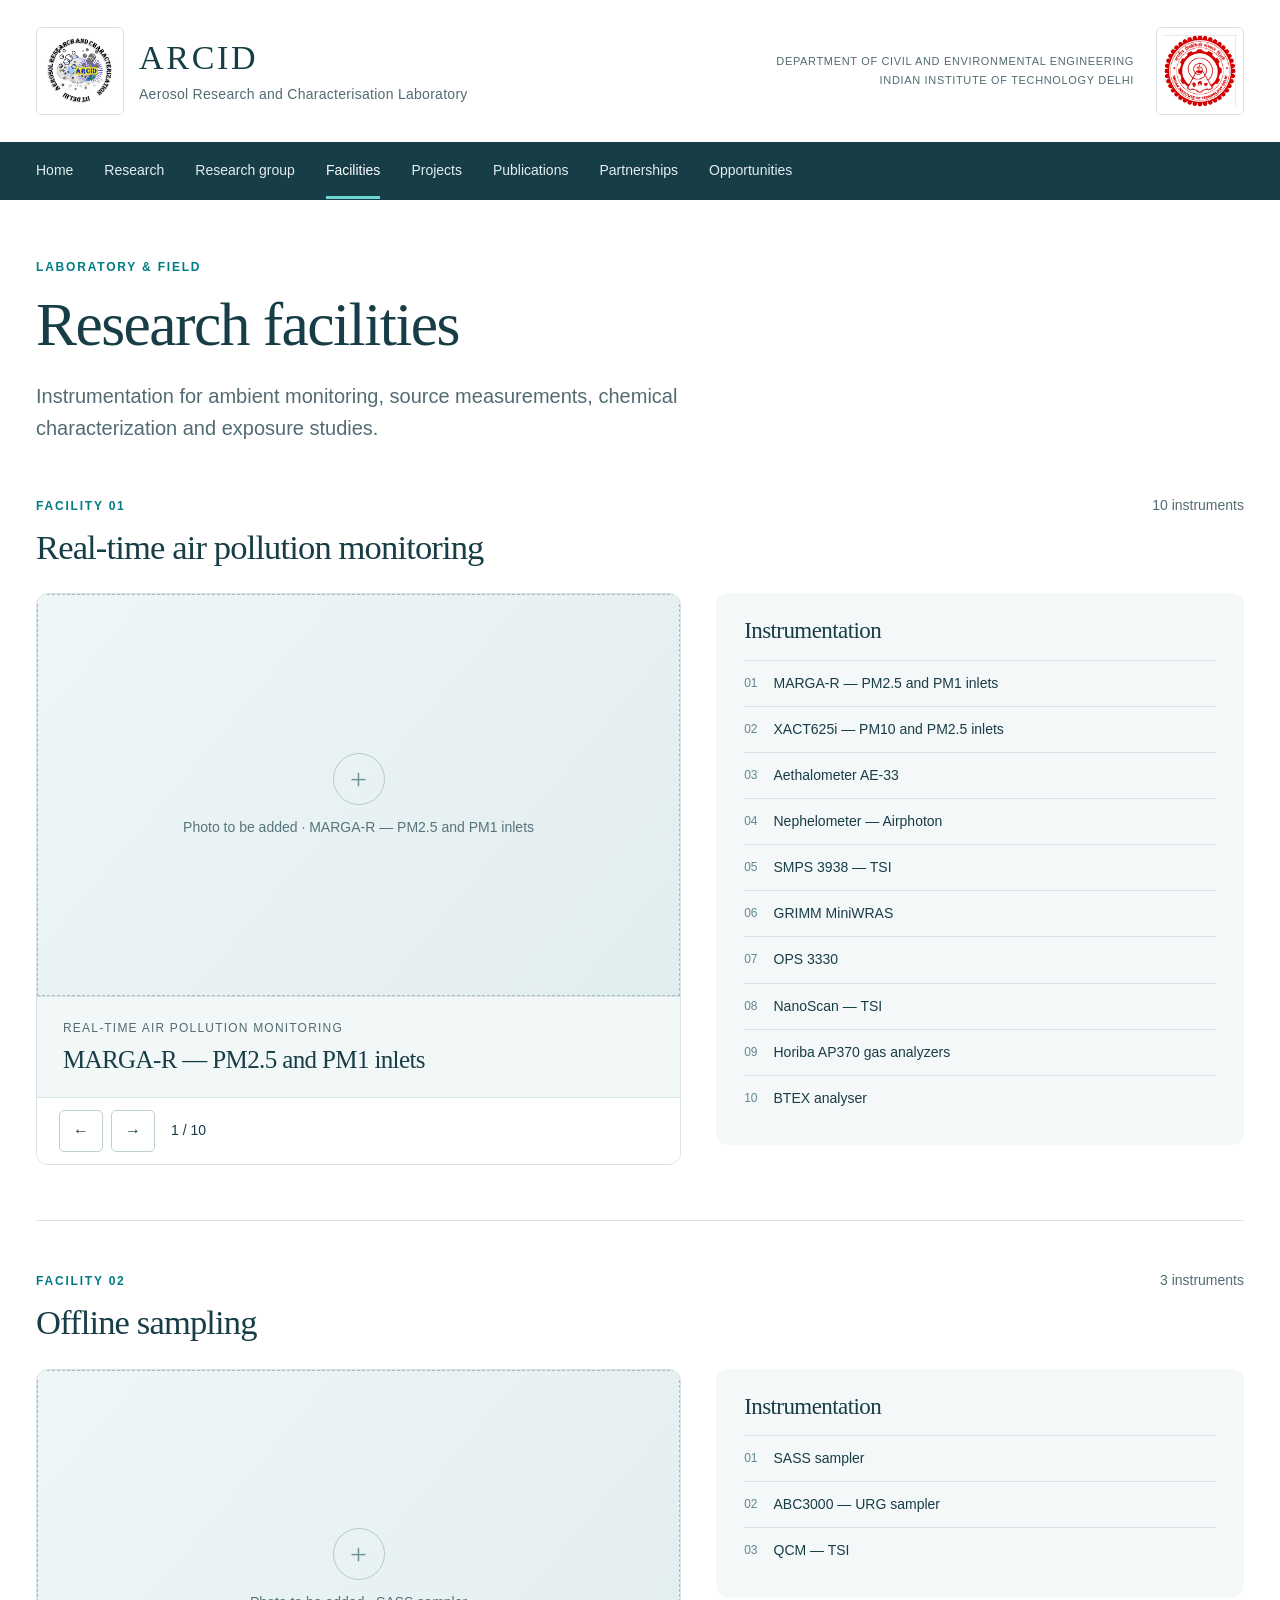
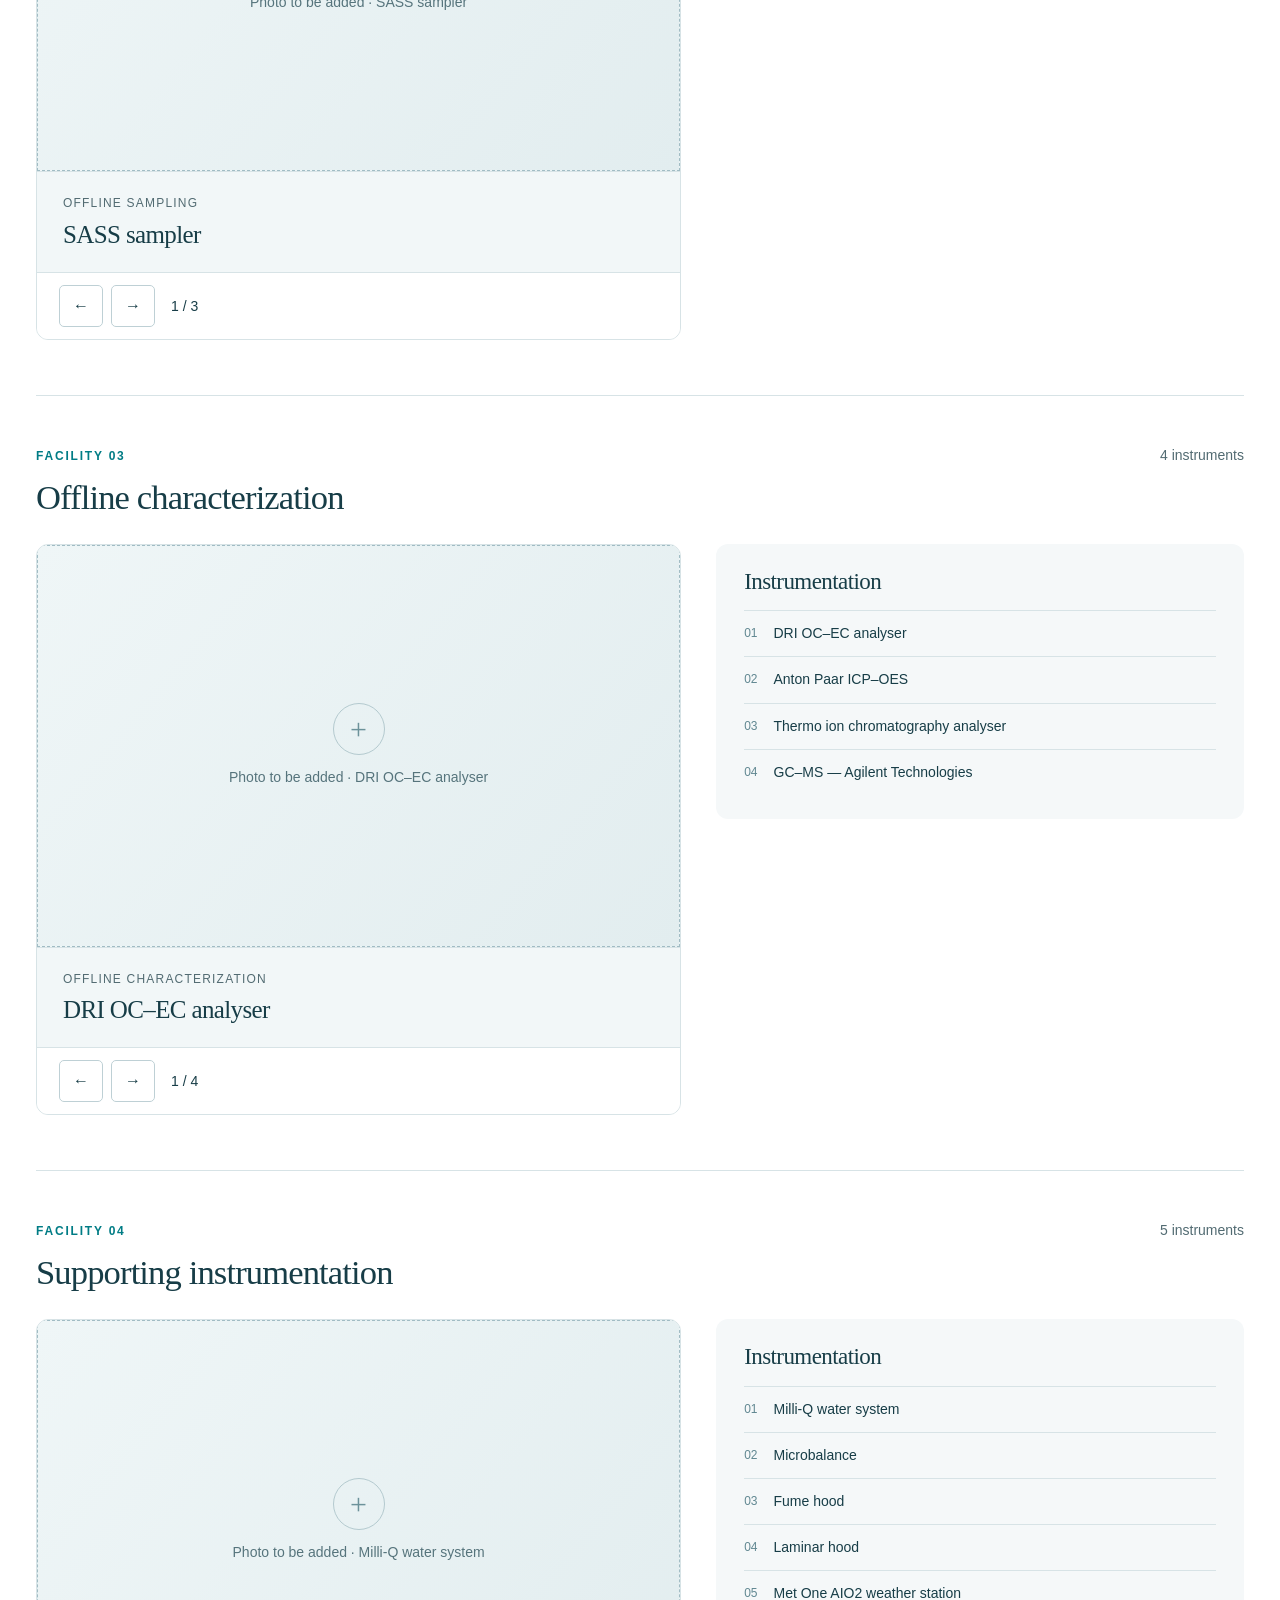
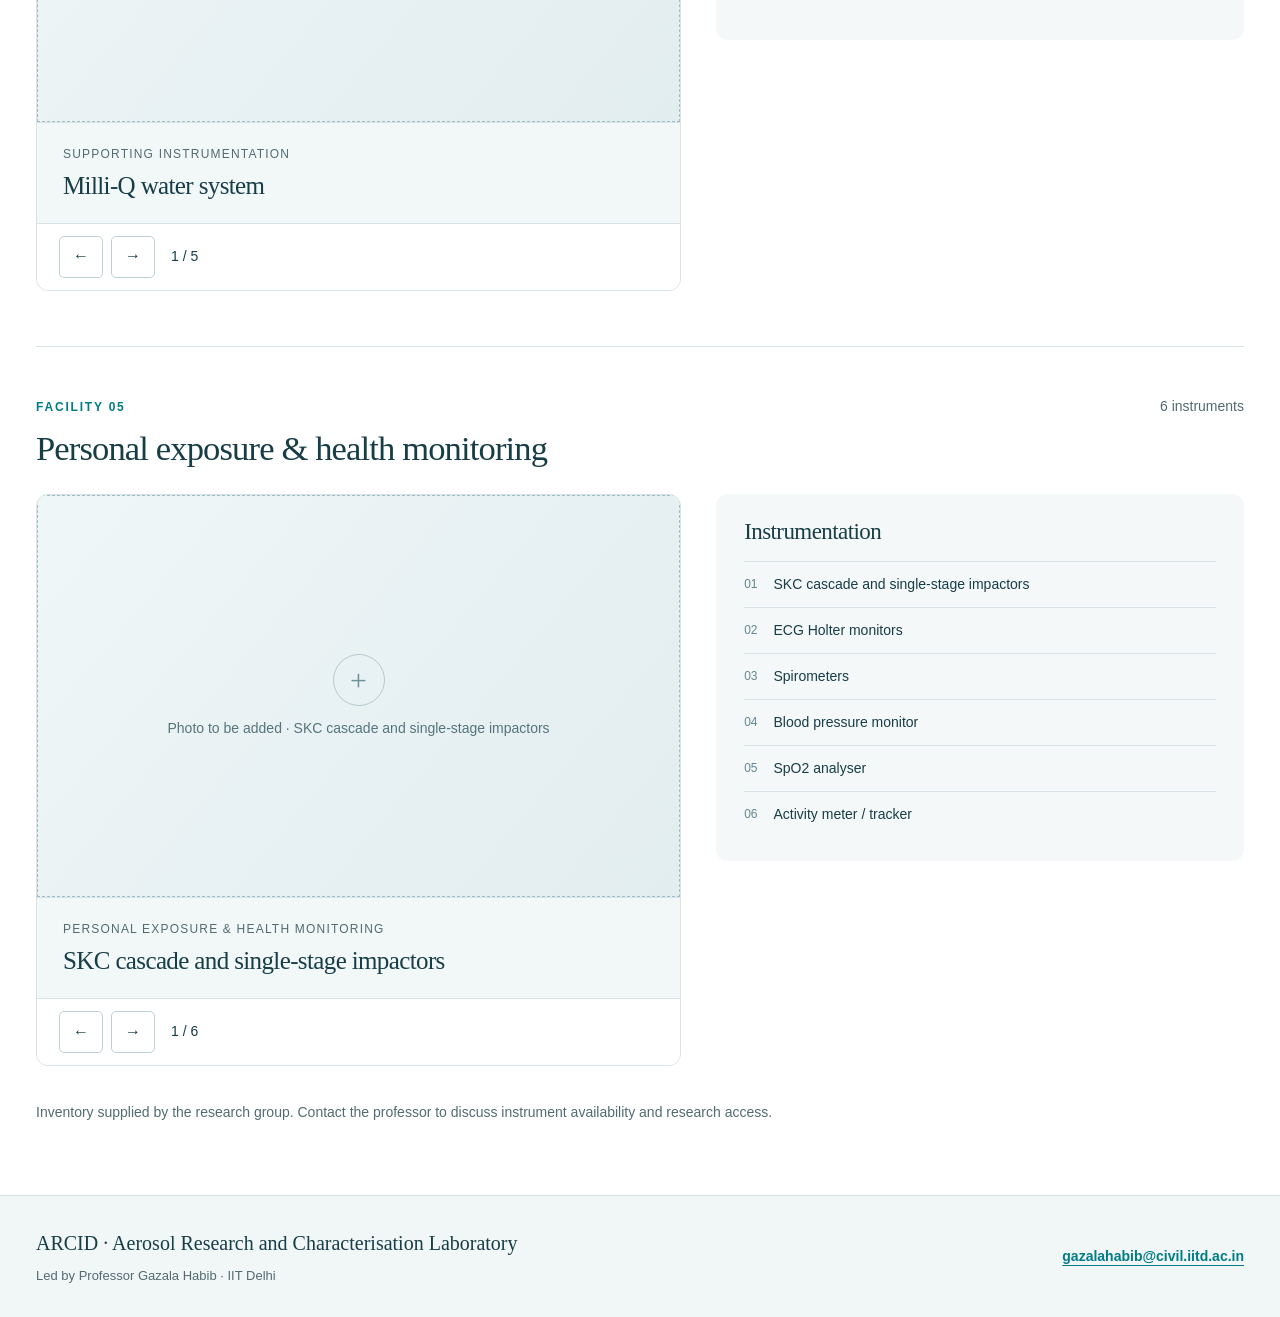
==== commit b3049c0b: "Fix student data syntax, link uploaded portraits and refresh published content" ====
--- a/facilities.html
+++ b/facilities.html
@@ -14,7 +14,7 @@
 </head>
 <body data-page="facilities">
   <a class="skip-link" href="#main">Skip to content</a>
-  <header id="site-header" class="site-header"><div class="wrap masthead"><a class="brand lab-brand" href="index.html" aria-label="ARCID home"><span class="header-logo"><span>ARCID</span></span><span class="brand-copy"><strong>ARCID</strong><small>Aerosol Research and Characterisation Laboratory</small></span></a><div class="institution-brand"><p class="institution">Department of Civil Engineering<br>Indian Institute of Technology Delhi</p><span class="header-logo"><span>IIT Delhi</span></span></div></div><div class="nav-strip"><nav class="wrap navigation" aria-label="Main navigation"><a href="index.html">Home</a><a href="research.html">Research</a><a href="group.html">Research group</a><a href="facilities.html" aria-current="page">Facilities</a><a href="projects.html">Projects</a><a href="publications.html">Publications</a><a href="partnerships.html">Partnerships</a><a href="opportunities.html">Opportunities</a></nav></div></header>
+  <header id="site-header" class="site-header"><div class="wrap masthead"><a class="brand lab-brand" href="index.html" aria-label="ARCID home"><span class="header-logo"><img src="assets/images/ARCID logo.jpg" alt="ARCID logo" decoding="async"><span hidden>ARCID</span></span><span class="brand-copy"><strong>ARCID</strong><small>Aerosol Research and Characterisation Laboratory</small></span></a><div class="institution-brand"><p class="institution">Department of Civil and Environmental Engineering<br>Indian Institute of Technology Delhi</p><span class="header-logo"><img src="assets/images/Logo_IITD.jpg" alt="IIT Delhi logo" decoding="async"><span hidden>IIT Delhi</span></span></div></div><div class="nav-strip"><nav class="wrap navigation" aria-label="Main navigation"><a href="index.html">Home</a><a href="research.html">Research</a><a href="group.html">Research group</a><a href="facilities.html" aria-current="page">Facilities</a><a href="projects.html">Projects</a><a href="publications.html">Publications</a><a href="partnerships.html">Partnerships</a><a href="opportunities.html">Opportunities</a></nav></div></header>
   <main id="main" class="wrap" tabindex="-1">
     <div class="page-heading"><p class="eyebrow">Laboratory & field</p><h1>Research facilities</h1><p class="lead">Instrumentation for ambient monitoring, source measurements, chemical characterization and exposure studies.</p></div>
     <!-- CONTENT START -->
